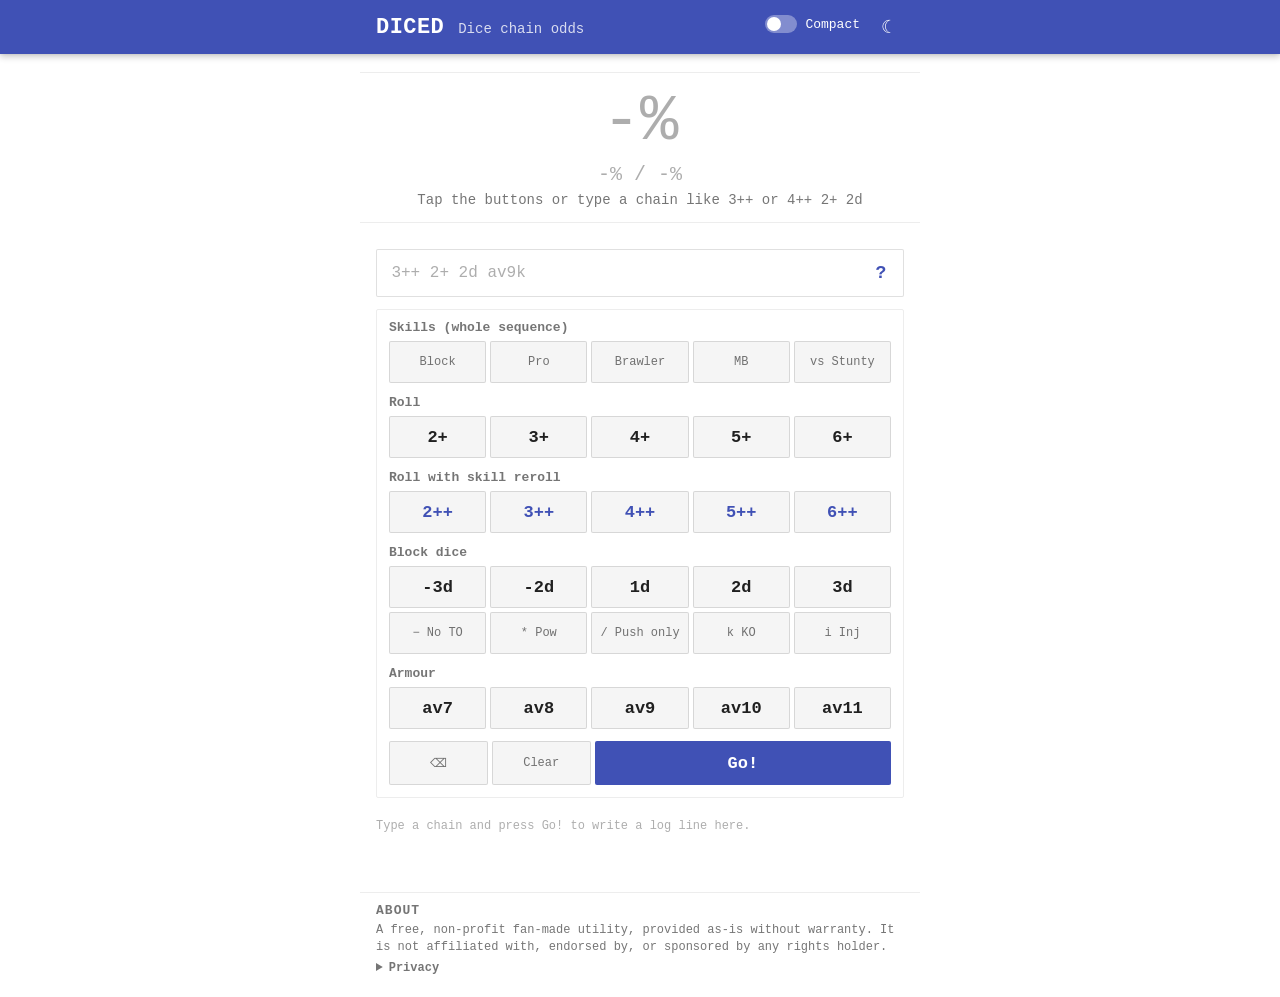
==== docs/index.html @ 9ba39b26 "Add initial implementation of DICED offline dice-chain odds calculator - Introduced HTML structure f" ====
<!doctype html>
<html lang="en">
  <head>
    <meta charset="utf-8">
    <meta name="viewport" content="width=device-width, initial-scale=1, viewport-fit=cover">
    <title>DICED</title>
    <meta name="description" content="Offline dice-chain odds calculator for fantasy football board games.">
    <meta name="theme-color" content="#4051b5">
    <meta name="apple-mobile-web-app-capable" content="yes">
    <meta name="mobile-web-app-capable" content="yes">
    <meta name="apple-mobile-web-app-title" content="DICED">
    <meta name="apple-mobile-web-app-status-bar-style" content="black-translucent">
    <link rel="manifest" href="manifest.webmanifest">
    <link rel="icon" type="image/png" sizes="32x32" href="icons/favicon-32.png">
    <link rel="apple-touch-icon" href="icons/apple-touch-icon.png">
    <script>
      try {
        const t = localStorage.getItem("dicedTheme");
        if (t === "dark" || t === "light") document.documentElement.dataset.theme = t;
        if (localStorage.getItem("dicedCompact") === "1") document.documentElement.classList.add("compact-pending");
      } catch (_e) {}
    </script>
    <link rel="stylesheet" href="style.css">
    <link rel="stylesheet" href="mobile.css">
  </head>
  <body>
    <div class="page-shell">
      <main class="stage">
        <section class="card">
          <header class="card-header">
            <h1>DICED</h1>
            <p class="tagline">Dice chain odds</p>
            <label class="compact-switch">
              <input type="checkbox" id="compact-toggle">
              <span class="switch-track" aria-hidden="true"></span>
              <span>Compact</span>
            </label>
            <button type="button" class="theme-toggle" id="theme-toggle" aria-label="Toggle dark mode" title="Toggle dark mode">&#9790;</button>
          </header>

          <section class="result-zone idle-state" id="result-zone" aria-live="polite">
            <p class="main-result" id="main-result">-%</p>
            <p class="rr-result" id="rr-result">-% / -%</p>
            <p class="armour-line" id="armour-line" hidden></p>
            <p class="message-line" id="message-line">Tap the buttons or type a chain like 3++ or 4++ 2+ 2d</p>
          </section>

          <form class="sequence-form" id="sequence-form" autocomplete="off">
            <div class="entry-wrap">
              <input
                id="sequence"
                name="sequence"
                type="text"
                placeholder="3++ 2+ 2d av9k"
                autocomplete="off"
                autocapitalize="off"
                autocorrect="off"
                spellcheck="false"
                enterkeyhint="go"
              >
              <button type="button" id="syntax-help-open" class="icon-button" aria-haspopup="dialog" aria-controls="syntax-help-panel" title="Syntax help">?</button>
            </div>

            <div class="keypad" aria-label="Roll buttons">
              <p class="keypad-label">Skills (whole sequence)</p>
              <div class="key-row toggle-row" id="toggle-row"></div>
              <p class="keypad-label">Roll</p>
              <div class="key-row" data-tokens="2+ 3+ 4+ 5+ 6+"></div>
              <p class="keypad-label">Roll with skill reroll</p>
              <div class="key-row" data-tokens="2++ 3++ 4++ 5++ 6++" data-class="key-rr"></div>
              <p class="keypad-label">Block dice</p>
              <div class="key-row" data-tokens="-3d -2d 1d 2d 3d" data-class="key-block"></div>
              <div class="key-row">
                <button type="button" class="key key-mod" data-suffix="-" title="No turnover: push or better">&minus;<span class="key-word"> No TO</span></button>
                <button type="button" class="key key-mod" data-suffix="*" title="Pow only">*<span class="key-word"> Pow</span></button>
                <button type="button" class="key key-mod" data-suffix="/" title="Push only: exactly a push">/<span class="key-word"> Push only</span></button>
                <button type="button" class="key key-mod" data-suffix="k" title="KO: armour break and KO">k<span class="key-word"> KO</span></button>
                <button type="button" class="key key-mod" data-suffix="i" title="Injury: armour break and casualty">i<span class="key-word"> Inj</span></button>
              </div>
              <p class="keypad-label">Armour</p>
              <div class="key-row" data-tokens="av7 av8 av9 av10 av11" data-class="key-armor"></div>
              <div class="key-row action-row">
                <button type="button" class="key key-ctrl" id="key-back" title="Remove last roll">&#9003;</button>
                <button type="button" class="key key-ctrl" id="key-clear">Clear</button>
                <button type="submit" class="go-button">Go!</button>
              </div>
            </div>
          </form>

          <section class="log-panel" id="log-panel" aria-live="polite"></section>
        </section>
      </main>

      <section class="legal-panel" aria-label="Legal information">
        <p class="legal-title">About</p>
        <p class="legal-text">
          A free, non-profit fan-made utility, provided as-is without warranty. It is not
          affiliated with, endorsed by, or sponsored by any rights holder.
        </p>
        <details class="legal-details">
          <summary>Privacy</summary>
          <p>
            Everything is calculated on your device. Nothing is sent anywhere. Your log,
            theme and layout choice are kept only in this browser's local storage.
          </p>
        </details>
      </section>
    </div>

    <section class="syntax-overlay is-hidden" id="syntax-overlay" aria-hidden="true"></section>
    <section class="syntax-panel is-hidden" id="syntax-help-panel" role="dialog" aria-modal="true" aria-labelledby="syntax-help-title">
      <div class="syntax-panel-header">
        <p id="syntax-help-title" class="syntax-title">Sequence Syntax</p>
        <button type="button" id="syntax-help-close" class="syntax-close-button" aria-label="Close syntax help">Close</button>
      </div>
      <div class="syntax-content">
        <p>Every roll in the chain must succeed. The smaller numbers are with 1 and 2 team rerolls.</p>
        <ul>
          <li><strong>2+</strong> means a D6 roll succeeding on 2 or higher.</li>
          <li><strong>3++</strong> means a 3+ roll with a skill reroll for that die.</li>
          <li>Whitespace and + can be left out: <strong>2+3++4+</strong> and <strong>23++4</strong> mean <strong>2+ 3++ 4+</strong>.</li>
          <li><strong>p</strong> anywhere (or the <strong>Pro</strong> toggle) gives the whole sequence one Pro reroll.</li>
        </ul>
        <p>Block dice:</p>
        <ul>
          <li><strong>1d</strong>, <strong>2d</strong>, <strong>3d</strong>, <strong>-2d</strong>, <strong>-3d</strong> succeed on a knock-down result.</li>
          <li>Add <strong>-</strong> (No turnover: push or better), <strong>*</strong> (Pow only), <strong>/</strong> (Push only).</li>
          <li><strong>b</strong> anywhere (or the <strong>Brawler</strong> toggle) lets every block re-roll one Both Down die.</li>
          <li>The <strong>Block</strong> toggle (or <strong>+</strong> after a block) counts Both Down as a success.</li>
        </ul>
        <p>Armour:</p>
        <ul>
          <li><strong>av9</strong> is a 2D6 armour roll needing 9+.</li>
          <li><strong>k</strong> (KO) or <strong>i</strong> (casualty) adds the injury roll, e.g. <strong>av9k</strong>. Results always list Break / KO / CAS.</li>
          <li><strong>s</strong> anywhere except right after a D6 digit (or <strong>vs Stunty</strong>) uses the Stunty injury table; <strong>m</strong> (or <strong>MB</strong>) is Mighty Blow.</li>
        </ul>
        <p>Example: <strong>2+ 4+ 2d av9i</strong> with Block and MB on.</p>
      </div>
    </section>

    <script src="engine.js"></script>
    <script src="app.js"></script>
  </body>
</html>
---- docs/style.css ----
:root {
  --primary: #4051b5;
  --primary-ink: #ffffff;
  --accent: #526cfe;
  --page: #ffffff;
  --card: #ffffff;
  --coaster: #ffffff;
  --line: rgba(0, 0, 0, 0.07);
  --ink: rgba(0, 0, 0, 0.87);
  --muted: rgba(0, 0, 0, 0.54);
  --dots: rgba(0, 0, 0, 0.32);
  --key: #f5f5f5;
  --key-hover: rgba(82, 108, 254, 0.1);
  --key-border: rgba(0, 0, 0, 0.12);
  --error: #d32f2f;
  --gold: var(--primary);
  --blue: var(--primary);
  --button: var(--primary);
  --button-hover: var(--accent);
  --shadow: rgba(0, 0, 0, 0.2);
  --slab: "Roboto Slab", Rockwell, "Rockwell Nova", "Courier New", Georgia, serif;
  --sans: Roboto, -apple-system, BlinkMacSystemFont, Helvetica, Arial, sans-serif;
}

@media (prefers-color-scheme: dark) {
  :root:not([data-theme="light"]) {
    --page: #1e2129;
    --card: #1e2129;
    --coaster: #1e2129;
    --line: rgba(226, 228, 233, 0.12);
    --ink: rgba(226, 228, 233, 0.82);
    --muted: rgba(226, 228, 233, 0.56);
    --dots: rgba(226, 228, 233, 0.32);
    --key: #262a34;
    --key-hover: rgba(82, 108, 254, 0.2);
    --key-border: rgba(226, 228, 233, 0.12);
    --blue: #7e8ff5;
    --error: #ef5350;
    color-scheme: dark;
  }
}

:root[data-theme="dark"] {
  --page: #1e2129;
  --card: #1e2129;
  --coaster: #1e2129;
  --line: rgba(226, 228, 233, 0.12);
  --ink: rgba(226, 228, 233, 0.82);
  --muted: rgba(226, 228, 233, 0.56);
  --dots: rgba(226, 228, 233, 0.32);
  --key: #262a34;
  --key-hover: rgba(82, 108, 254, 0.2);
  --key-border: rgba(226, 228, 233, 0.12);
  --blue: #7e8ff5;
  --error: #ef5350;
  color-scheme: dark;
}

* { box-sizing: border-box; }

body {
  margin: 0;
  min-height: 100vh;
  font-family: var(--slab);
  color: var(--ink);
  background: var(--page);
}

a { color: var(--blue); }

.page-shell { padding-block: 0 24px; }

.stage { display: block; }

.card {
  width: 100%;
  display: grid;
  gap: 18px;
  justify-items: stretch;
}

.card > :not(.card-header) {
  width: 100%;
  max-width: 560px;
  margin: 0 auto;
  padding-inline: 16px;
}

.card-header {
  position: sticky;
  top: env(safe-area-inset-top, 0px);
  z-index: 4;
  display: flex;
  align-items: baseline;
  gap: 14px;
  padding: 12px max(16px, calc((100% - 528px) / 2));
  background: var(--primary);
  color: var(--primary-ink);
  box-shadow: 0 0 0.2rem rgba(0,0,0,0.1), 0 0.2rem 0.4rem rgba(0,0,0,0.2);
}

.card-header h1 {
  margin: 0;
  font-family: var(--slab);
  font-size: 22px;
  font-weight: 700;
  letter-spacing: 0.02em;
  color: inherit;
}

.tagline {
  margin: 0;
  font-size: 14px;
  font-weight: 300;
  opacity: 0.8;
}

.sequence-form { display: grid; gap: 12px; margin-top: 8px !important; }

.entry-wrap { position: relative; }

.entry-wrap input {
  width: 100%;
  height: 48px;
  border: 1px solid var(--key-border);
  border-radius: 2px;
  background: var(--card);
  color: var(--ink);
  font-family: var(--slab);
  font-size: 20px;
  font-weight: 700;
  padding: 0 3.2rem 0 0.9rem;
}

.entry-wrap input::placeholder { color: var(--dots); font-weight: 300; }

.entry-wrap input:focus { outline: none; border-color: var(--accent); box-shadow: 0 0 0 1px var(--accent); }

.icon-button {
  position: absolute;
  right: 6px;
  top: 50%;
  transform: translateY(-50%);
  width: 34px;
  height: 34px;
  border: 0;
  border-radius: 50%;
  background: transparent;
  color: var(--blue);
  font-family: var(--slab);
  font-size: 18px;
  font-weight: 700;
  cursor: pointer;
}

.icon-button:hover { background: var(--key-hover); }

.keypad {
  display: grid;
  gap: 4px;
  padding: 10px 12px 12px;
  border: 1px solid var(--line);
  border-radius: 2px;
}

.keypad-label {
  margin: 8px 0 2px;
  font-size: 13px;
  font-weight: 700;
  color: var(--muted);
}

.keypad-label:first-child { margin-top: 0; }

.key-row { display: grid; grid-template-columns: repeat(5, 1fr); gap: 4px; }

.key {
  min-height: 42px;
  border: 1px solid var(--key-border);
  border-radius: 2px;
  background: var(--key);
  color: var(--ink);
  font-family: var(--slab);
  font-size: 17px;
  font-weight: 700;
  cursor: pointer;
  transition: background 0.125s, color 0.125s, border-color 0.125s;
}

.key:hover { background: var(--key-hover); border-color: var(--accent); color: var(--blue); }

.key-rr { color: var(--blue); }
.key-block, .key-armor { color: var(--ink); }
.key-mod, .key-ctrl { font-size: 12px; font-weight: 400; color: var(--muted); }

.action-row { grid-template-columns: 1fr 3fr; margin-top: 8px; }

.go-button {
  min-height: 44px;
  border: 0;
  border-radius: 2px;
  background: var(--button);
  color: var(--primary-ink);
  font-family: var(--slab);
  font-size: 17px;
  font-weight: 700;
  cursor: pointer;
  transition: background 0.125s;
}

.go-button:hover { background: var(--button-hover); }

.result-zone {
  display: grid;
  place-items: center;
  gap: 6px;
  padding-block: 14px;
  border-top: 1px solid var(--line);
  border-bottom: 1px solid var(--line);
  text-align: center;
}

.main-result {
  margin: 0;
  font-size: clamp(48px, 14vw, 64px);
  font-weight: 300;
  letter-spacing: -0.01em;
  color: var(--blue);
  line-height: 1.1;
}

.rr-result { margin: 0; font-size: 20px; font-weight: 400; color: var(--ink); }

.rr-tag { font-size: 12px; font-weight: 700; color: var(--muted); vertical-align: middle; }

.rr-sep { color: var(--dots); margin: 0 6px; }

.message-line { margin: 0; font-size: 14px; color: var(--muted); }

.idle-state .main-result, .idle-state .rr-result { color: var(--dots); }

.error-state .main-result, .error-state .rr-result, .error-state .message-line { color: var(--error); }

.log-panel { min-height: 120px; overflow-x: auto; }

.log-line {
  margin: 0;
  padding: 2px 0;
  font-family: "Roboto Mono", Menlo, Monaco, Consolas, monospace;
  font-size: 12px;
  line-height: 1.35;
  white-space: pre;
  color: var(--muted);
}

.error-line { color: var(--error); }
.placeholder-line { color: var(--dots); white-space: normal; }

.legal-panel {
  width: 100%;
  max-width: 560px;
  margin: 24px auto 0;
  padding: 10px 16px;
  border-top: 1px solid var(--line);
  color: var(--muted);
}

.legal-title {
  margin: 0 0 4px;
  font-size: 13px;
  font-weight: 700;
  text-transform: uppercase;
  letter-spacing: 0.08em;
}

.legal-text {
  margin: 0 0 6px;
  font-size: 12px;
  line-height: 1.35;
}

.legal-details {
  font-size: 12px;
}

.legal-details summary {
  cursor: pointer;
  font-weight: 700;
}

.legal-details p {
  margin: 6px 0 0;
  line-height: 1.35;
}

.syntax-overlay {
  position: fixed;
  inset: 0;
  background: rgba(0, 0, 0, 0.6);
  z-index: 25;
}

.syntax-panel {
  position: fixed;
  left: 50%;
  top: 50%;
  transform: translate(-50%, -50%);
  width: 430px;
  max-width: calc(100vw - 28px);
  padding: 12px 14px;
  background: var(--card);
  border: 1px solid var(--line);
  border-radius: 2px;
  box-shadow: 0 14px 34px rgba(0, 0, 0, 0.22);
  z-index: 30;
}

.syntax-panel.is-hidden,
.syntax-overlay.is-hidden {
  display: none;
}

.syntax-panel-header {
  display: flex;
  align-items: center;
  justify-content: space-between;
  gap: 10px;
  margin-bottom: 8px;
}

.syntax-title {
  margin: 0;
  font-size: 13px;
  font-weight: 700;
  text-transform: uppercase;
  letter-spacing: 0.08em;
  color: var(--gold);
}

.syntax-close-button {
  color: #fff !important;
  border: 0;
  border-radius: 8px;
  padding: 5px 8px;
  background: var(--button);
  color: #1a1a1a;
  font-size: 11px;
  font-weight: 700;
  cursor: pointer;
}

.syntax-close-button:hover {
  background: var(--button-hover);
}

.syntax-content {
  font-size: 12px;
  line-height: 1.35;
  color: var(--muted);
}

.syntax-content p {
  margin: 0 0 8px;
}

.syntax-content ul {
  margin: 0 0 10px;
  padding-left: 18px;
}

.syntax-content li + li {
  margin-top: 4px;
}
/* Compact switch */
.compact-switch {
  margin-left: auto;
  display: inline-flex;
  align-items: center;
  gap: 8px;
  font-size: 13px;
  cursor: pointer;
  user-select: none;
}

.compact-switch input { position: absolute; opacity: 0; pointer-events: none; }

.switch-track {
  position: relative;
  width: 32px;
  height: 18px;
  border-radius: 9px;
  background: rgba(255, 255, 255, 0.35);
  transition: background 0.15s;
}

.switch-track::after {
  content: "";
  position: absolute;
  top: 2px;
  left: 2px;
  width: 14px;
  height: 14px;
  border-radius: 50%;
  background: #fff;
  transition: transform 0.15s;
}

.compact-switch input:checked + .switch-track { background: rgba(255, 255, 255, 0.8); }
.compact-switch input:checked + .switch-track::after { transform: translateX(14px); background: var(--primary); }
.compact-switch input:focus-visible + .switch-track { outline: 2px solid #fff; outline-offset: 2px; }

/* Compact layout: half-size keys, sections paired side by side, no labels */
body.compact .card { gap: 10px; }
body.compact .card-header { padding-block: 6px; }
body.compact .card-header h1 { font-size: 17px; }
body.compact .tagline { display: none; }
body.compact .result-zone { padding-block: 6px; gap: 2px; }
body.compact .main-result { font-size: 34px; }
body.compact .rr-result { font-size: 14px; }
body.compact .message-line { font-size: 12px; }
body.compact .entry-wrap input { height: 34px; font-size: 15px; }
body.compact .icon-button { width: 26px; height: 26px; font-size: 14px; }
body.compact .keypad {
  grid-template-columns: 1fr 1fr;
  column-gap: 10px;
  row-gap: 3px;
  padding: 6px;
}
body.compact .keypad-label, body.compact .key-word { display: none; }
body.compact .key-row { gap: 3px; }
body.compact .key { min-height: 26px; font-size: 13px; }
body.compact .key-mod, body.compact .key-ctrl { font-size: 12px; }
body.compact .action-row { grid-column: 1 / -1; margin-top: 3px; }
body.compact .go-button { min-height: 28px; font-size: 14px; }
body.compact .log-panel { min-height: 60px; }
body.compact .log-line { font-size: 10px; }

/* Large mode: trim trailing space */
.page-shell { padding-block: 0 12px; }
.log-panel { min-height: 64px; }
.legal-panel { margin-top: 12px; }

/* Compact: square card, input + keypad anchored to the bottom */
body.compact .card {
  display: flex;
  flex-direction: column;
  width: min(480px, 100%);
  aspect-ratio: 1 / 1;
  margin: 0 auto;
  gap: 8px;
  padding-bottom: 8px;
  overflow: hidden;
}
body.compact .card-header { padding-inline: 12px; }
body.compact .card > :not(.card-header) { padding-inline: 10px; }
body.compact .result-zone { order: 1; }
body.compact .log-panel { order: 2; flex: 1 1 auto; min-height: 0; overflow: auto; }
body.compact .sequence-form { order: 3; margin-top: 0 !important; }
body.compact .card { border: 1px solid var(--line); border-top: 0; box-shadow: 0 0.2rem 0.4rem rgba(0,0,0,0.12); }
body.compact .legal-panel { width: min(480px, 100%); }
body.compact .result-zone { margin-top: auto; }
body.compact .log-panel { flex: 0 0 auto; max-height: 4.2em; }

/* Compact v3: tight 5-column stack, square card sized to content */
body.compact .card {
  width: min(340px, 100%);
  aspect-ratio: 1 / 1;
  gap: 4px;
  padding-bottom: 4px;
}
body.compact .card-header { padding-block: 4px; }
body.compact .card > :not(.card-header) { padding-inline: 6px; }
body.compact .result-zone { margin-top: 0; padding-block: 2px; gap: 0; border: 0; }
body.compact .main-result { font-size: 30px; }
body.compact .rr-result { font-size: 12px; }
body.compact .message-line { display: none; }
body.compact .log-panel { flex: 1 1 auto; max-height: none; min-height: 1.3em; }
body.compact .log-line { padding: 0; }
body.compact .sequence-form { gap: 3px; }
body.compact .entry-wrap input { height: 28px; font-size: 14px; }
body.compact .icon-button { width: 22px; height: 22px; font-size: 12px; right: 3px; }
body.compact .keypad { grid-template-columns: 1fr; padding: 0; border: 0; row-gap: 2px; }
body.compact .key-row { gap: 2px; }
body.compact .key { min-height: 22px; font-size: 12px; }
body.compact .key-mod, body.compact .key-ctrl { font-size: 11px; }
body.compact .action-row { margin-top: 2px; }
body.compact .go-button { min-height: 24px; font-size: 13px; }

/* Theme toggle */
.theme-toggle {
  width: 30px;
  height: 30px;
  border: 0;
  border-radius: 50%;
  background: transparent;
  color: #fff;
  font-size: 18px;
  line-height: 1;
  cursor: pointer;
}
.theme-toggle:hover { background: rgba(255, 255, 255, 0.15); }
.theme-toggle:focus-visible { outline: 2px solid #fff; outline-offset: 1px; }
body.compact .theme-toggle { width: 22px; height: 22px; font-size: 13px; }

/* Dimmer dark-mode controls */
@media (prefers-color-scheme: dark) {
  :root:not([data-theme="light"]) {
    --key: #22252d; --key-hover: rgba(82,108,254,0.14); --key-border: rgba(226,228,233,0.08);
    --ink: rgba(226,228,233,0.7); --blue: #8c97d6; --button: #2f3c85; --button-hover: #3a4aa3; --primary: #2f3c85;
  }
}
:root[data-theme="dark"] {
  --key: #22252d; --key-hover: rgba(82,108,254,0.14); --key-border: rgba(226,228,233,0.08);
  --ink: rgba(226,228,233,0.7); --blue: #8c97d6; --button: #2f3c85; --button-hover: #3a4aa3; --primary: #2f3c85;
}
body.compact .log-panel { display: none; }
body.compact .sequence-form { flex: 1 1 auto; display: flex; flex-direction: column; }
body.compact .keypad { flex: 1 1 auto; grid-auto-rows: 1fr; }

/* Pro toggle key */
.key-toggle { display: grid; place-items: center; user-select: none; }
.key-toggle input { position: absolute; opacity: 0; pointer-events: none; }
.key-toggle:has(input:checked) { background: var(--button); border-color: var(--button); color: #fff; }
.key-toggle:has(input:focus-visible) { outline: 2px solid var(--accent); outline-offset: 1px; }

.armour-line { margin: 0; font-size: 15px; font-weight: 700; color: var(--ink); }
body.compact .armour-line { font-size: 11px; }
.toggle-row .key-toggle { font-size: 12px; }
body.compact .action-row { grid-template-columns: 1fr; }
.action-row { grid-template-columns: 1fr; }

.action-row, body.compact .action-row { grid-template-columns: 1fr 1fr 3fr; }
---- docs/mobile.css ----
/* Phone / installed-app tweaks layered on top of the shared style.css. */

html { -webkit-text-size-adjust: 100%; }

body {
  padding-left: env(safe-area-inset-left, 0px);
  padding-right: env(safe-area-inset-right, 0px);
  padding-bottom: env(safe-area-inset-bottom, 0px);
  overscroll-behavior: none;
}

/* Header sits under the notch / status bar when installed full-screen. */
.card-header {
  padding-top: max(12px, env(safe-area-inset-top, 0px));
}
body.compact .card-header { padding-top: max(4px, env(safe-area-inset-top, 0px)); }

/* Thumb-friendly keys, no double-tap zoom, no grey tap flash. */
.key, .go-button, .icon-button, .theme-toggle, .compact-switch {
  touch-action: manipulation;
  -webkit-tap-highlight-color: transparent;
  -webkit-user-select: none;
  user-select: none;
}

/* 16px stops iOS from zooming into the input on focus. */
.entry-wrap input { font-size: max(16px, 1em); }

@media (max-width: 480px) {
  .key { min-height: 46px; }
  .keypad { padding: 8px; }
  .card > :not(.card-header) { padding-inline: 10px; }
  .tagline { display: none; }
}

/* Compact on a phone: fill the screen width, keep it square-ish. */
@media (max-width: 480px) {
  body.compact .card { width: 100%; aspect-ratio: auto; border: 0; box-shadow: none; }
  body.compact .key { min-height: 36px; font-size: 14px; }
  body.compact .go-button { min-height: 40px; }
  body.compact .entry-wrap input { height: 38px; }
}

/* Avoid a flash of the large layout when compact was saved. */
html.compact-pending .card { visibility: hidden; }

/* Let narrow phones (320px) shrink key columns instead of overflowing. */
.key-row { grid-template-columns: repeat(5, minmax(0, 1fr)); }
.key { overflow: hidden; }
.action-row, body.compact .action-row { grid-template-columns: minmax(0, 1fr) minmax(0, 1fr) minmax(0, 3fr); }
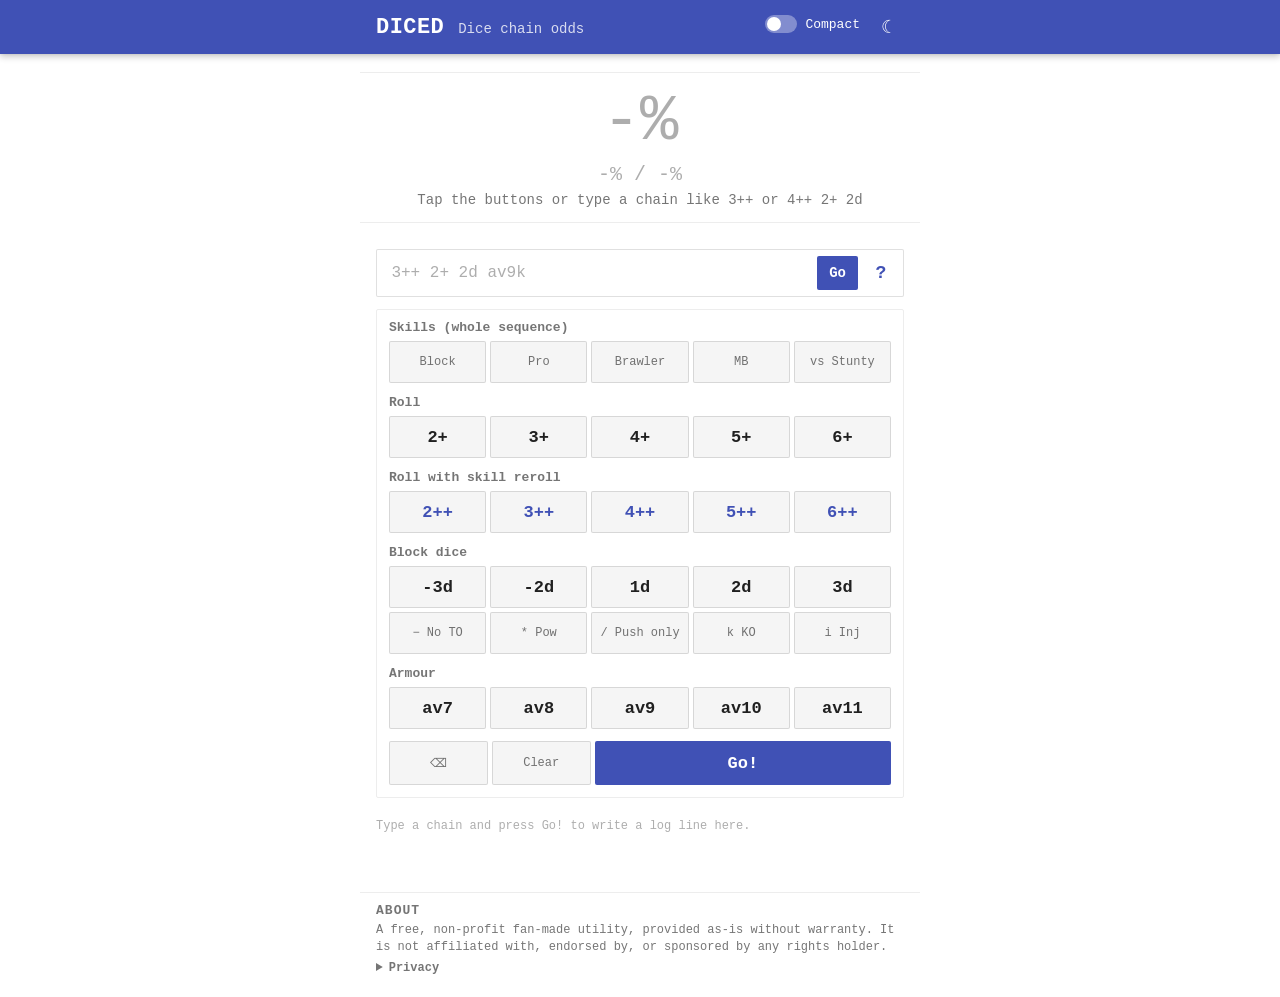
==== commit 6357d0fa: "Enhance mobile experience with compact mode defaults and add Go button to entry field" ====
--- a/docs/index.html
+++ b/docs/index.html
@@ -9,7 +9,7 @@
     <meta name="apple-mobile-web-app-capable" content="yes">
     <meta name="mobile-web-app-capable" content="yes">
     <meta name="apple-mobile-web-app-title" content="DICED">
-    <meta name="apple-mobile-web-app-status-bar-style" content="black-translucent">
+    <meta name="apple-mobile-web-app-status-bar-style" content="default">
     <link rel="manifest" href="manifest.webmanifest">
     <link rel="icon" type="image/png" sizes="32x32" href="icons/favicon-32.png">
     <link rel="apple-touch-icon" href="icons/apple-touch-icon.png">
@@ -17,7 +17,9 @@
       try {
         const t = localStorage.getItem("dicedTheme");
         if (t === "dark" || t === "light") document.documentElement.dataset.theme = t;
-        if (localStorage.getItem("dicedCompact") === "1") document.documentElement.classList.add("compact-pending");
+        const c = localStorage.getItem("dicedCompact");
+        const phone = /iPhone|iPod|Android.*Mobile|Mobi/i.test(navigator.userAgent) || (matchMedia("(pointer: coarse)").matches && Math.min(screen.width, screen.height) < 600);
+        if (c === "1" || (c === null && phone)) document.documentElement.classList.add("compact-pending");
       } catch (_e) {}
     </script>
     <link rel="stylesheet" href="style.css">
@@ -58,6 +60,7 @@
                 spellcheck="false"
                 enterkeyhint="go"
               >
+              <button type="submit" class="entry-go" aria-label="Calculate">Go</button>
               <button type="button" id="syntax-help-open" class="icon-button" aria-haspopup="dialog" aria-controls="syntax-help-panel" title="Syntax help">?</button>
             </div>
 
--- a/docs/mobile.css
+++ b/docs/mobile.css
@@ -12,6 +12,9 @@
 /* Header sits under the notch / status bar when installed full-screen. */
 .card-header {
   padding-top: max(12px, env(safe-area-inset-top, 0px));
+  /* The padding already clears the notch; sticking at the inset as well
+     pushed the bar down over the results in the home-screen app. */
+  top: 0;
 }
 body.compact .card-header { padding-top: max(4px, env(safe-area-inset-top, 0px)); }
 
@@ -48,3 +51,27 @@
 .key-row { grid-template-columns: repeat(5, minmax(0, 1fr)); }
 .key { overflow: hidden; }
 .action-row, body.compact .action-row { grid-template-columns: minmax(0, 1fr) minmax(0, 1fr) minmax(0, 3fr); }
+
+/* Small Go button inside the entry field, left of the ? button. */
+.entry-wrap input { padding-right: 6.2rem; }
+.entry-go {
+  position: absolute;
+  right: 46px;
+  top: 50%;
+  transform: translateY(-50%);
+  height: 34px;
+  padding: 0 12px;
+  border: 0;
+  border-radius: 2px;
+  background: var(--button);
+  color: #fff;
+  font-family: var(--slab);
+  font-size: 14px;
+  font-weight: 700;
+  cursor: pointer;
+  touch-action: manipulation;
+  -webkit-tap-highlight-color: transparent;
+}
+.entry-go:hover { background: var(--button-hover); }
+body.compact .entry-wrap input { padding-right: 4.6rem; }
+body.compact .entry-go { right: 32px; height: 24px; padding: 0 8px; font-size: 12px; }
